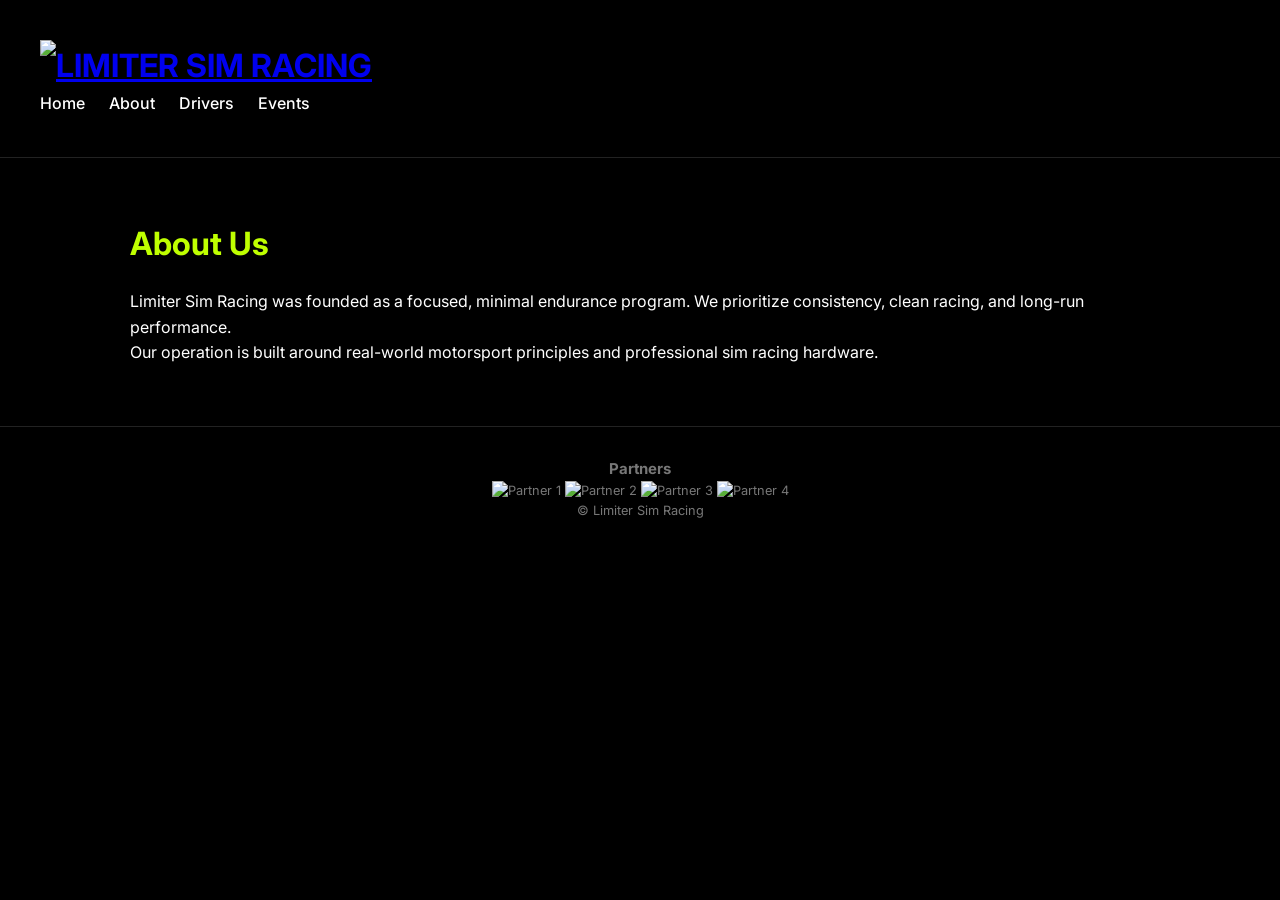
==== about.html @ c5a06642 "Update about.html" ====
<!DOCTYPE html>
<html lang="en">
<head>
  <title>About — Limiter Sim Racing</title>
  <link rel="stylesheet" href="style.css">
</head>
<body>

<header>
  <div class="logo">
    <a href="index.html">
      <img src="https://i.imgur.com/E2GYcym.png" alt="LIMITER SIM RACING" width="200">
    </a>
  </div>
  <nav>
    <a href="index.html">Home</a>
    <a href="about.html">About</a>
    <a href="drivers.html">Drivers</a>
    <a href="events.html">Events</a>
  </nav>
</header>

<main>
  <h1>About Us</h1>
  <p>
    Limiter Sim Racing was founded as a focused, minimal endurance program.
    We prioritize consistency, clean racing, and long-run performance.
  </p>

  <p>
    Our operation is built around real-world motorsport principles and
    professional sim racing hardware.
  </p>
</main>

<footer>
  <div class="partners-section">
    <h3>Partners</h3>
    <div class="partners-logos">
      <img src="https://i.imgur.com/3jQcmYU.png" alt="Partner 1">
      <img src="https://i.imgur.com/G62515x.png" alt="Partner 2">
      <img src="https://i.imgur.com/hTUYB3s.png" alt="Partner 3">
      <img src="https://i.imgur.com/n8Z2KkR.png" alt="Partner 4">
    </div>
  </div>
  <div class="copyright">
    © Limiter Sim Racing
  </div>
</footer>

</body>
</html>
---- style.css ----
@import url('https://fonts.googleapis.com/css2?family=Inter:wght@300;500;700&display=swap');

:root {
  --lime: #BFFF00;
  --black: #000000;
  --white: #ffffff;
}

* {
  margin: 0;
  padding: 0;
  box-sizing: border-box;
}

body {
  font-family: 'Inter', sans-serif;
  background: var(--black);
  color: var(--white);
  line-height: 1.6;
}

header {
  padding: 40px;
  border-bottom: 1px solid #222;
}

nav a {
  color: var(--white);
  text-decoration: none;
  margin-right: 20px;
  font-weight: 500;
}

nav a:hover {
  color: var(--lime);
}

.logo {
  font-size: 2rem;
  font-weight: 700;
  color: var(--lime);
}

main {
  padding: 60px 40px;
  max-width: 1100px;
  margin: auto;
}

h1 {
  color: var(--lime);
  margin-bottom: 20px;
}

h2 {
  margin-top: 40px;
  margin-bottom: 10px;
}

.card {
  border: 1px solid #222;
  padding: 20px;
  margin-top: 20px;
}

.button {
  display: inline-block;
  margin-top: 15px;
  color: var(--black);
  background: var(--lime);
  padding: 10px 16px;
  text-decoration: none;
  font-weight: 600;
}

footer {
  padding: 30px;
  border-top: 1px solid #222;
  font-size: 0.8rem;
  text-align: center;
  color: #777;
}
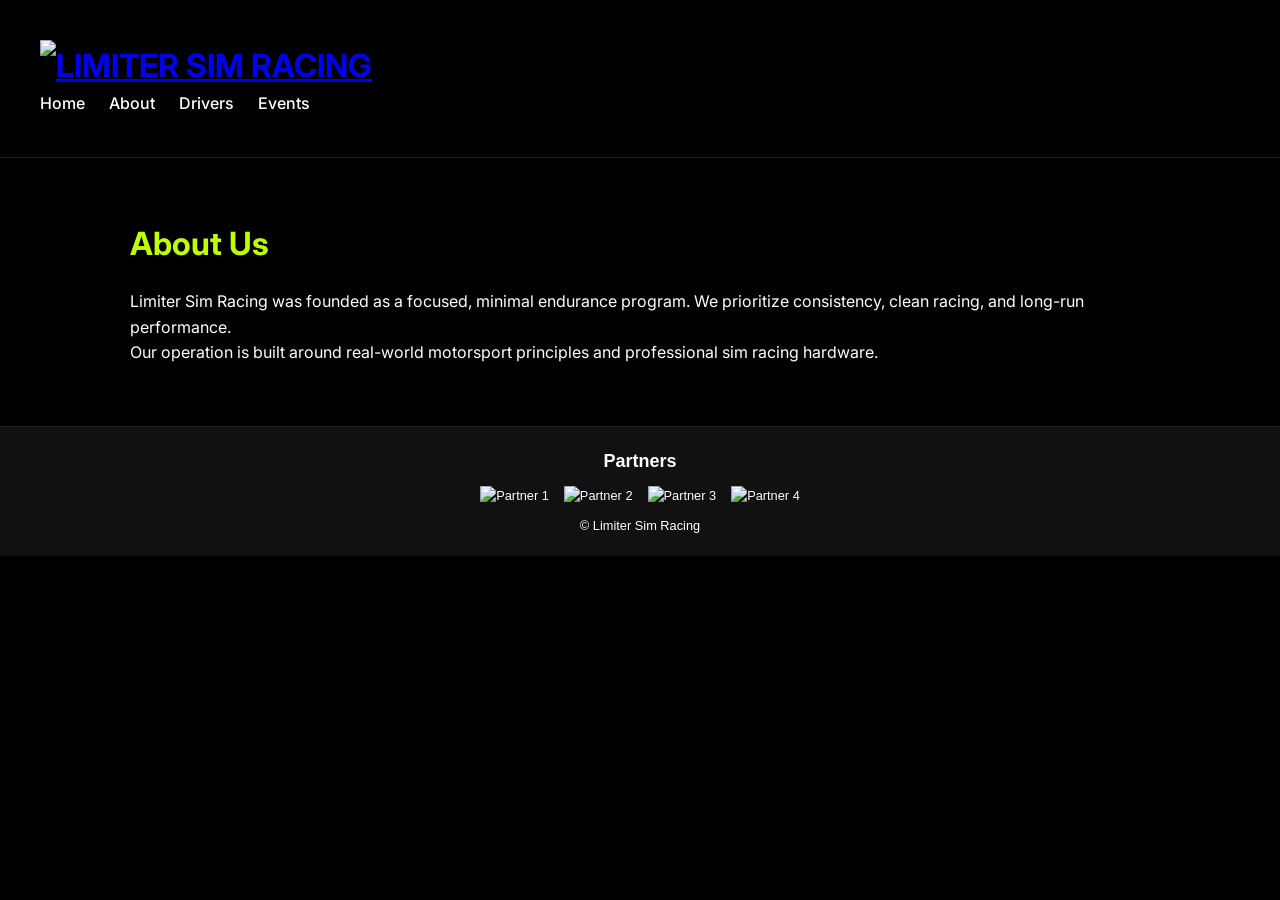
==== commit d86ee945: "Update about.html" ====
--- a/about.html
+++ b/about.html
@@ -33,20 +33,20 @@
   </p>
 </main>
 
-<footer>
+<footer style="background-color:#111; color:white; text-align:center; padding:20px; font-family:sans-serif;">
   <div class="partners-section">
-    <h3>Partners</h3>
-    <div class="partners-logos">
-      <img src="https://i.imgur.com/3jQcmYU.png" alt="Partner 1">
-      <img src="https://i.imgur.com/G62515x.png" alt="Partner 2">
-      <img src="https://i.imgur.com/hTUYB3s.png" alt="Partner 3">
-      <img src="https://i.imgur.com/n8Z2KkR.png" alt="Partner 4">
+    <h3 style="margin-bottom:10px; font-size:18px;">Partners</h3>
+    <div style="display:flex; justify-content:center; align-items:center; gap:15px; flex-wrap:wrap;">
+      <img src="https://i.imgur.com/3jQcmYU.png" alt="Partner 1" style="max-height:40px; width:auto; display:block;">
+      <img src="https://i.imgur.com/G62515x.png" alt="Partner 2" style="max-height:40px; width:auto; display:block;">
+      <img src="https://i.imgur.com/hTUYB3s.png" alt="Partner 3" style="max-height:40px; width:auto; display:block;">
+      <img src="https://i.imgur.com/n8Z2KkR.png" alt="Partner 4" style="max-height:40px; width:auto; display:block;">
     </div>
   </div>
-  <div class="copyright">
-    © Limiter Sim Racing
-  </div>
+  <div style="margin-top:10px;">© Limiter Sim Racing</div>
 </footer>
+
+
 
 </body>
 </html>
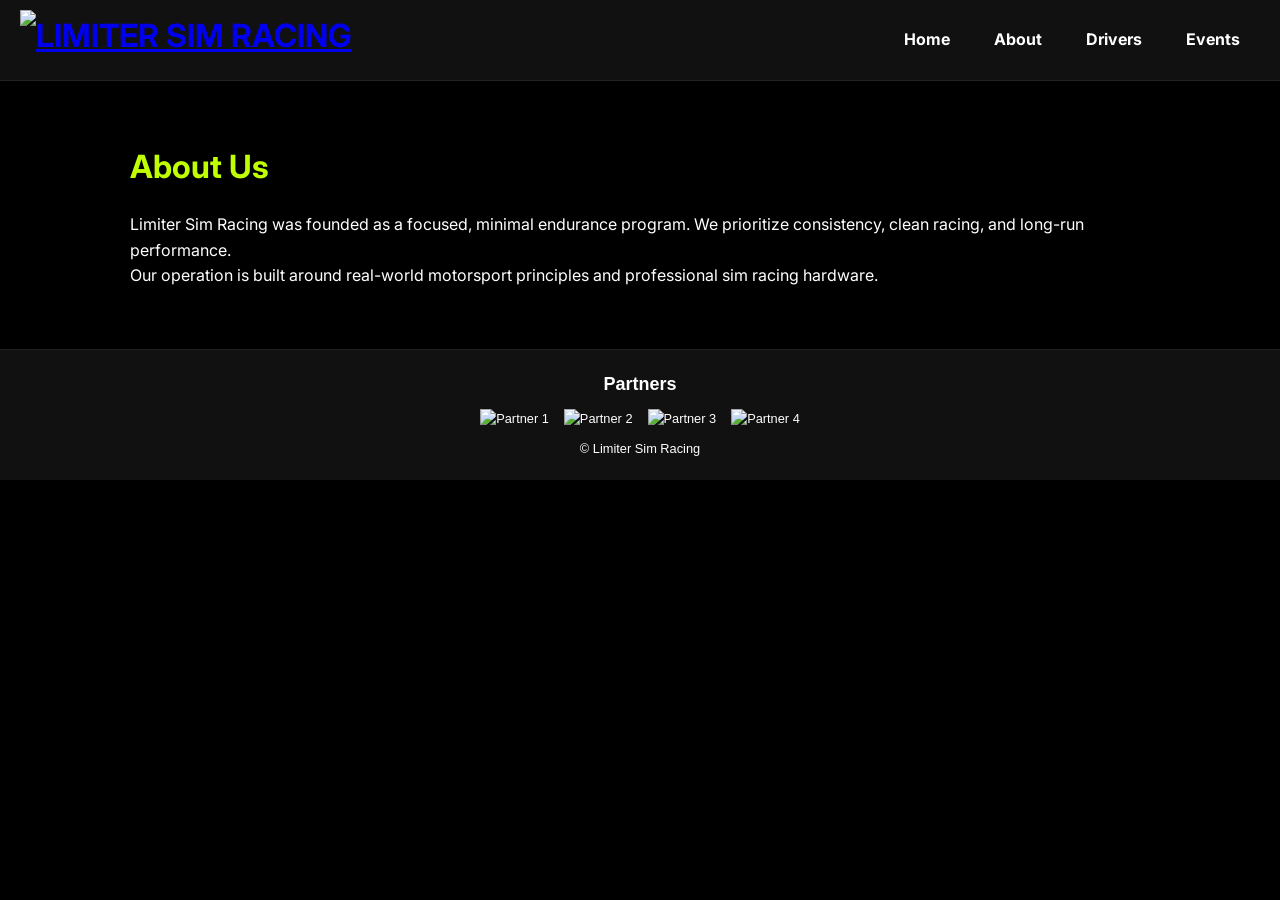
==== commit 692ffe9b: "Update about.html" ====
--- a/about.html
+++ b/about.html
@@ -6,19 +6,22 @@
 </head>
 <body>
 
-<header>
+<header style="display:flex; justify-content:space-between; align-items:center; padding:10px 20px; background-color:#111;">
   <div class="logo">
     <a href="index.html">
-      <img src="https://i.imgur.com/E2GYcym.png" alt="LIMITER SIM RACING" width="200">
+      <img src="https://drive.google.com/uc?export=view&id=1r4w4RfGqjhm9nhZLB1TZjTmDfWUh8dWT" 
+           alt="LIMITER SIM RACING" 
+           style="height:60px; width:auto; display:block;">
     </a>
   </div>
   <nav>
-    <a href="index.html">Home</a>
-    <a href="about.html">About</a>
-    <a href="drivers.html">Drivers</a>
-    <a href="events.html">Events</a>
+    <a href="index.html" style="color:white; text-decoration:none; margin-left:20px; font-weight:bold;">Home</a>
+    <a href="about.html" style="color:white; text-decoration:none; margin-left:20px; font-weight:bold;">About</a>
+    <a href="drivers.html" style="color:white; text-decoration:none; margin-left:20px; font-weight:bold;">Drivers</a>
+    <a href="events.html" style="color:white; text-decoration:none; margin-left:20px; font-weight:bold;">Events</a>
   </nav>
 </header>
+
 
 <main>
   <h1>About Us</h1>
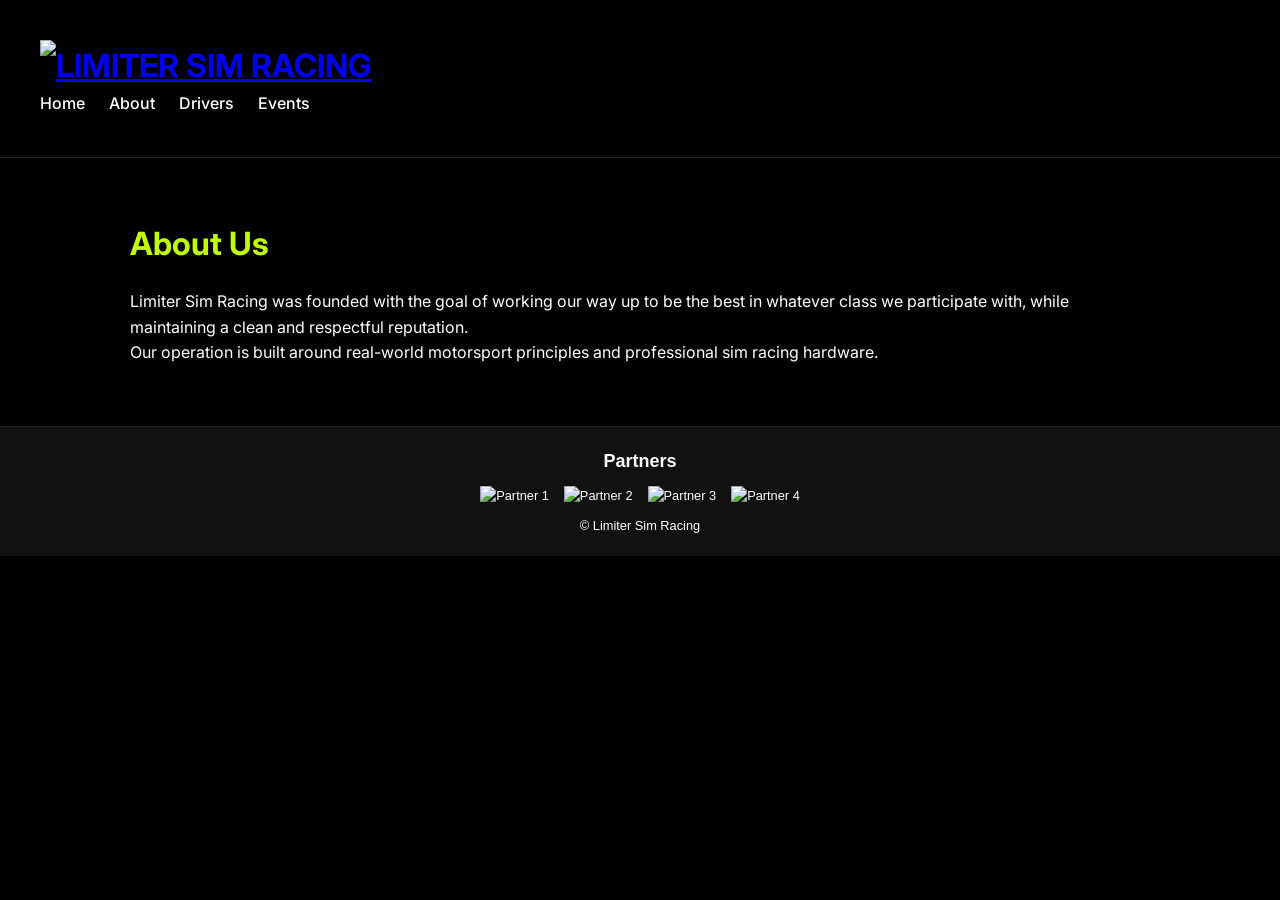
==== commit 88e9cea7: "Update about.html" ====
--- a/about.html
+++ b/about.html
@@ -6,19 +6,17 @@
 </head>
 <body>
 
-<header style="display:flex; justify-content:space-between; align-items:center; padding:10px 20px; background-color:#111;">
+<header>
   <div class="logo">
     <a href="index.html">
-      <img src="https://drive.google.com/uc?export=view&id=1r4w4RfGqjhm9nhZLB1TZjTmDfWUh8dWT" 
-           alt="LIMITER SIM RACING" 
-           style="height:60px; width:auto; display:block;">
+      <img src="https://i.imgur.com/E2GYcym.png" alt="LIMITER SIM RACING" width="200">
     </a>
   </div>
   <nav>
-    <a href="index.html" style="color:white; text-decoration:none; margin-left:20px; font-weight:bold;">Home</a>
-    <a href="about.html" style="color:white; text-decoration:none; margin-left:20px; font-weight:bold;">About</a>
-    <a href="drivers.html" style="color:white; text-decoration:none; margin-left:20px; font-weight:bold;">Drivers</a>
-    <a href="events.html" style="color:white; text-decoration:none; margin-left:20px; font-weight:bold;">Events</a>
+    <a href="index.html">Home</a>
+    <a href="about.html">About</a>
+    <a href="drivers.html">Drivers</a>
+    <a href="events.html">Events</a>
   </nav>
 </header>
 
@@ -26,8 +24,7 @@
 <main>
   <h1>About Us</h1>
   <p>
-    Limiter Sim Racing was founded as a focused, minimal endurance program.
-    We prioritize consistency, clean racing, and long-run performance.
+    Limiter Sim Racing was founded with the goal of working our way up to be the best in whatever class we participate with, while maintaining a clean and respectful reputation.
   </p>
 
   <p>
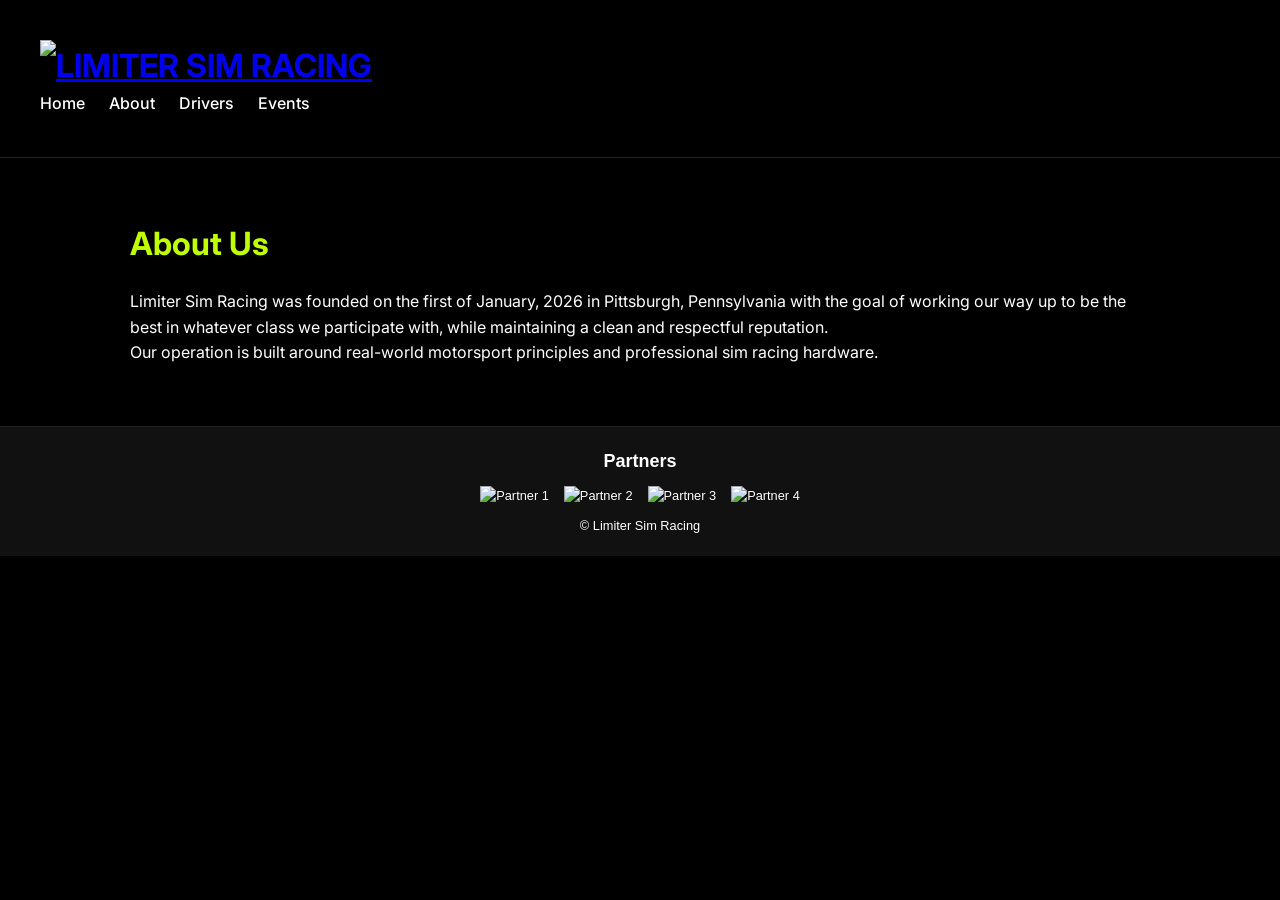
==== commit bd81a392: "Update about.html" ====
--- a/about.html
+++ b/about.html
@@ -24,7 +24,7 @@
 <main>
   <h1>About Us</h1>
   <p>
-    Limiter Sim Racing was founded with the goal of working our way up to be the best in whatever class we participate with, while maintaining a clean and respectful reputation.
+    Limiter Sim Racing was founded on the first of January, 2026 in Pittsburgh, Pennsylvania with the goal of working our way up to be the best in whatever class we participate with, while maintaining a clean and respectful reputation.
   </p>
 
   <p>
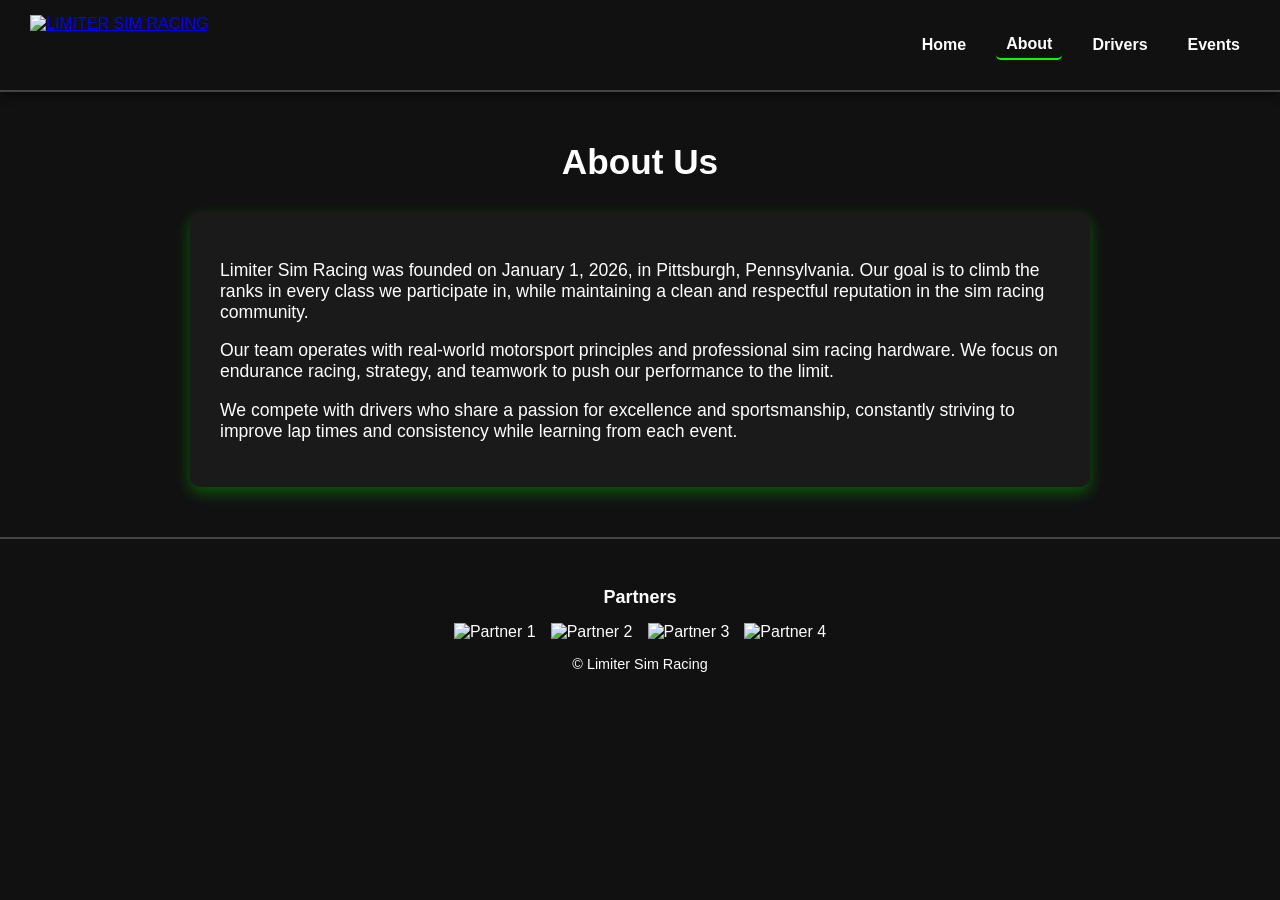
==== commit 4df4c6db: "Update about.html" ====
--- a/about.html
+++ b/about.html
@@ -2,40 +2,65 @@
 <html lang="en">
 <head>
   <title>About — Limiter Sim Racing</title>
-  <link rel="stylesheet" href="style.css">
+  <meta charset="UTF-8">
 </head>
-<body>
+<body style="margin:0; font-family:sans-serif; background-color:#111; color:white;">
 
-<header>
+<!-- HEADER -->
+<header style="
+  display:flex;
+  justify-content:space-between;
+  align-items:center;
+  padding:15px 30px;
+  background-color:#111;
+  box-shadow: 0 4px 8px rgba(0,0,0,0.5);
+  border-bottom: 2px solid #444;
+">
   <div class="logo">
     <a href="index.html">
-      <img src="https://i.imgur.com/E2GYcym.png" alt="LIMITER SIM RACING" width="200">
+      <img src="https://i.imgur.com/E2GYcym.png" alt="LIMITER SIM RACING" style="height:60px; width:auto; display:block;">
     </a>
   </div>
-  <nav>
-    <a href="index.html">Home</a>
-    <a href="about.html">About</a>
-    <a href="drivers.html">Drivers</a>
-    <a href="events.html">Events</a>
+  <nav style="display:flex; align-items:center;">
+    <a href="index.html" style="color:white; text-decoration:none; margin-left:20px; font-weight:bold; padding:5px 10px; border-radius:5px; transition:all .3s;"
+       onmouseover="this.style.color='#00ff00'; this.style.textShadow='0 0 10px #00ff00';"
+       onmouseout="this.style.color='white'; this.style.textShadow='none';">Home</a>
+    <a href="about.html" style="color:white; text-decoration:none; margin-left:20px; font-weight:bold; padding:5px 10px; border-radius:5px; transition:all .3s; border-bottom:2px solid #00ff00;"
+       onmouseover="this.style.color='#00ff00'; this.style.textShadow='0 0 10px #00ff00';"
+       onmouseout="this.style.color='#00ff00'; this.style.textShadow='none';">About</a>
+    <a href="drivers.html" style="color:white; text-decoration:none; margin-left:20px; font-weight:bold; padding:5px 10px; border-radius:5px; transition:all .3s;"
+       onmouseover="this.style.color='#00ff00'; this.style.textShadow='0 0 10px #00ff00';"
+       onmouseout="this.style.color='white'; this.style.textShadow='none';">Drivers</a>
+    <a href="events.html" style="color:white; text-decoration:none; margin-left:20px; font-weight:bold; padding:5px 10px; border-radius:5px; transition:all .3s;"
+       onmouseover="this.style.color='#00ff00'; this.style.textShadow='0 0 10px #00ff00';"
+       onmouseout="this.style.color='white'; this.style.textShadow='none';">Events</a>
   </nav>
 </header>
 
+<!-- MAIN CONTENT -->
+<main style="max-width:900px; margin:50px auto; padding:0 20px; text-align:center;">
+  <h1 style="font-size:2.2em; margin-bottom:30px;">About Us</h1>
 
-<main>
-  <h1>About Us</h1>
-  <p>
-    Limiter Sim Racing was founded on the first of January, 2026 in Pittsburgh, Pennsylvania with the goal of working our way up to be the best in whatever class we participate with, while maintaining a clean and respectful reputation.
-  </p>
+  <div style="background-color:#1a1a1a; padding:30px; border-radius:10px; box-shadow:0 6px 15px rgba(0,255,0,0.3); text-align:left;">
+    <p style="margin-bottom:15px; font-size:1.1em;">
+      Limiter Sim Racing was founded on January 1, 2026, in Pittsburgh, Pennsylvania. Our goal is to climb the ranks in every class we participate in, while maintaining a clean and respectful reputation in the sim racing community.
+    </p>
 
-  <p>
-    Our operation is built around real-world motorsport principles and
-    professional sim racing hardware.
-  </p>
+    <p style="margin-bottom:15px; font-size:1.1em;">
+      Our team operates with real-world motorsport principles and professional sim racing hardware. We focus on endurance racing, strategy, and teamwork to push our performance to the limit.
+    </p>
+
+    <p style="margin-bottom:15px; font-size:1.1em;">
+      We compete with drivers who share a passion for excellence and sportsmanship, constantly striving to improve lap times and consistency while learning from each event.
+    </p>
+  </div>
+
 </main>
 
-<footer style="background-color:#111; color:white; text-align:center; padding:20px; font-family:sans-serif;">
-  <div class="partners-section">
-    <h3 style="margin-bottom:10px; font-size:18px;">Partners</h3>
+<!-- FOOTER -->
+<footer style="background-color:#111; color:white; text-align:center; padding:30px 20px; border-top:2px solid #444;">
+  <div class="partners-section" style="margin-bottom:15px;">
+    <h3 style="margin-bottom:15px; font-size:18px;">Partners</h3>
     <div style="display:flex; justify-content:center; align-items:center; gap:15px; flex-wrap:wrap;">
       <img src="https://i.imgur.com/3jQcmYU.png" alt="Partner 1" style="max-height:40px; width:auto; display:block;">
       <img src="https://i.imgur.com/G62515x.png" alt="Partner 2" style="max-height:40px; width:auto; display:block;">
@@ -43,10 +68,8 @@
       <img src="https://i.imgur.com/n8Z2KkR.png" alt="Partner 4" style="max-height:40px; width:auto; display:block;">
     </div>
   </div>
-  <div style="margin-top:10px;">© Limiter Sim Racing</div>
+  <div style="font-size:0.9em;">© Limiter Sim Racing</div>
 </footer>
-
-
 
 </body>
 </html>
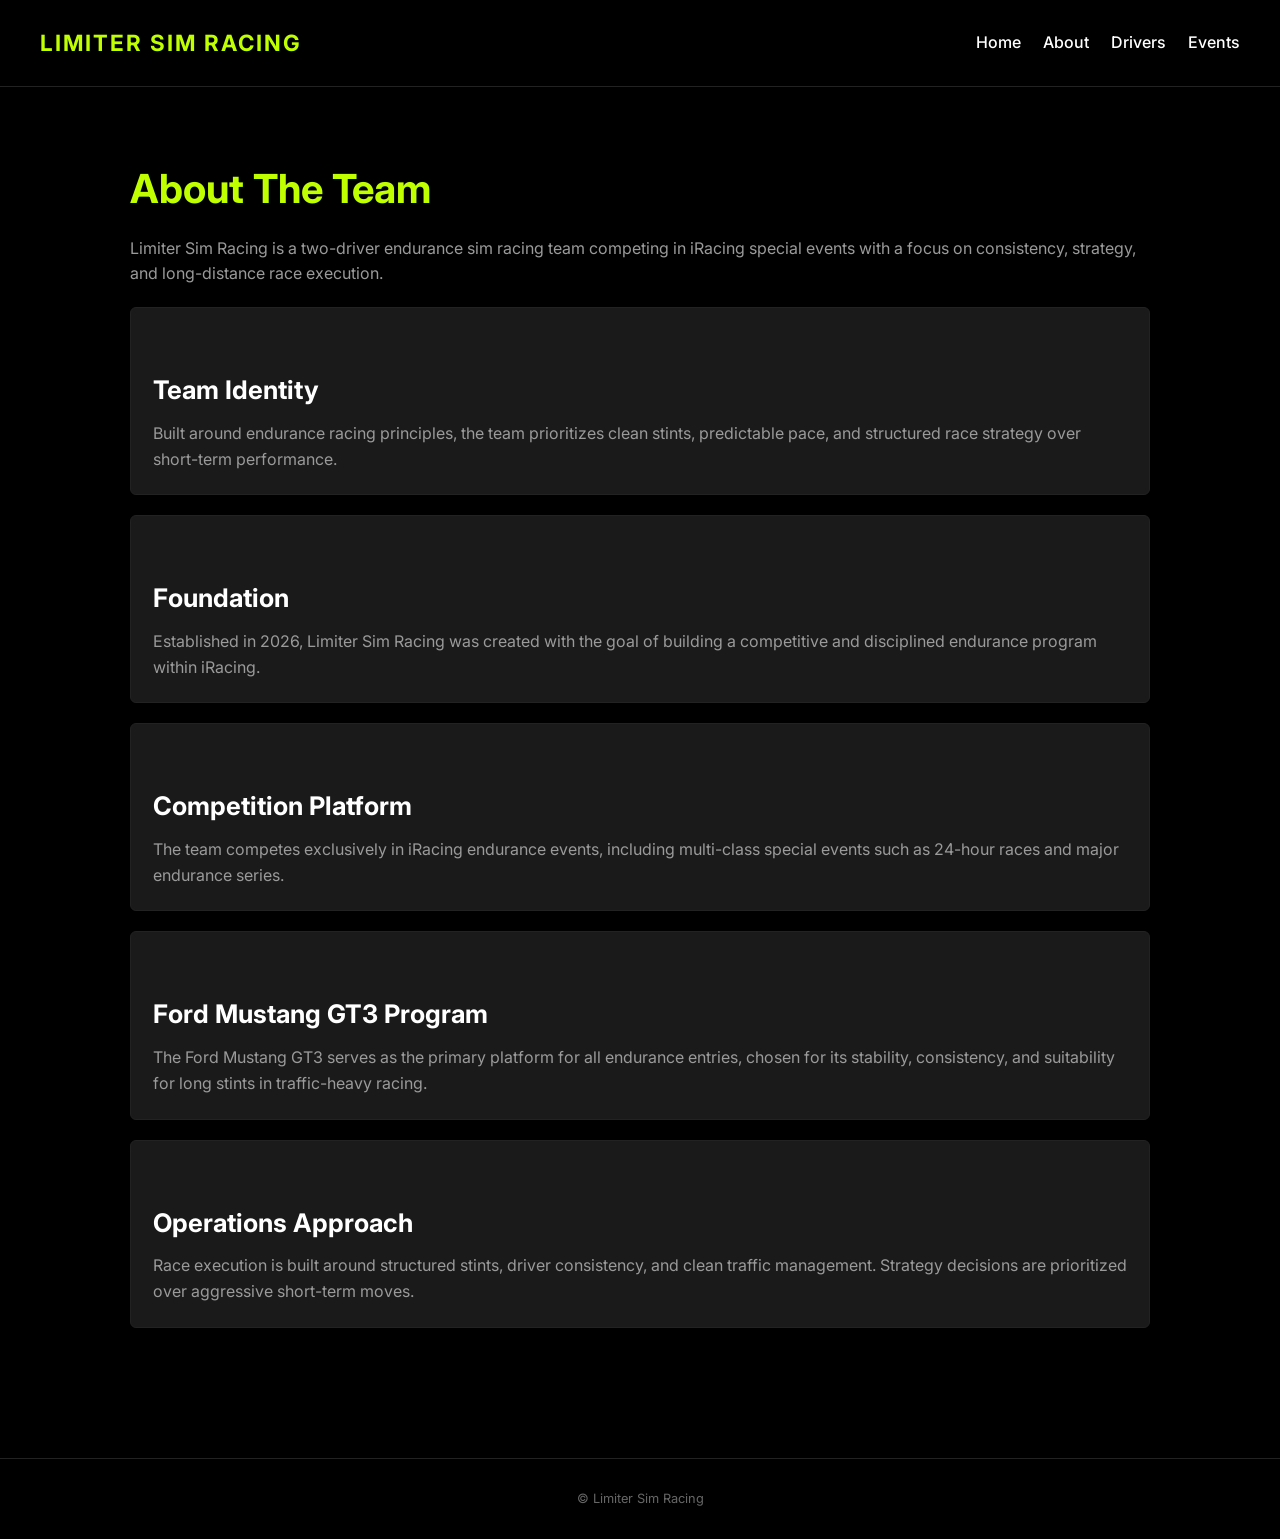
==== commit 5945afbd: "Update about.html" ====
--- a/about.html
+++ b/about.html
@@ -1,74 +1,82 @@
 <!DOCTYPE html>
 <html lang="en">
 <head>
+  <meta charset="UTF-8">
   <title>About — Limiter Sim Racing</title>
-  <meta charset="UTF-8">
+  <link rel="stylesheet" href="style.css">
 </head>
-<body style="margin:0; font-family:sans-serif; background-color:#111; color:white;">
 
-<!-- HEADER -->
-<header style="
-  display:flex;
-  justify-content:space-between;
-  align-items:center;
-  padding:15px 30px;
-  background-color:#111;
-  box-shadow: 0 4px 8px rgba(0,0,0,0.5);
-  border-bottom: 2px solid #444;
-">
-  <div class="logo">
-    <a href="index.html">
-      <img src="https://i.imgur.com/E2GYcym.png" alt="LIMITER SIM RACING" style="height:60px; width:auto; display:block;">
-    </a>
-  </div>
-  <nav style="display:flex; align-items:center;">
-    <a href="index.html" style="color:white; text-decoration:none; margin-left:20px; font-weight:bold; padding:5px 10px; border-radius:5px; transition:all .3s;"
-       onmouseover="this.style.color='#00ff00'; this.style.textShadow='0 0 10px #00ff00';"
-       onmouseout="this.style.color='white'; this.style.textShadow='none';">Home</a>
-    <a href="about.html" style="color:white; text-decoration:none; margin-left:20px; font-weight:bold; padding:5px 10px; border-radius:5px; transition:all .3s; border-bottom:2px solid #00ff00;"
-       onmouseover="this.style.color='#00ff00'; this.style.textShadow='0 0 10px #00ff00';"
-       onmouseout="this.style.color='#00ff00'; this.style.textShadow='none';">About</a>
-    <a href="drivers.html" style="color:white; text-decoration:none; margin-left:20px; font-weight:bold; padding:5px 10px; border-radius:5px; transition:all .3s;"
-       onmouseover="this.style.color='#00ff00'; this.style.textShadow='0 0 10px #00ff00';"
-       onmouseout="this.style.color='white'; this.style.textShadow='none';">Drivers</a>
-    <a href="events.html" style="color:white; text-decoration:none; margin-left:20px; font-weight:bold; padding:5px 10px; border-radius:5px; transition:all .3s;"
-       onmouseover="this.style.color='#00ff00'; this.style.textShadow='0 0 10px #00ff00';"
-       onmouseout="this.style.color='white'; this.style.textShadow='none';">Events</a>
+<body>
+
+<header>
+  <div class="logo">LIMITER SIM RACING</div>
+
+  <nav>
+    <a href="index.html">Home</a>
+    <a href="about.html">About</a>
+    <a href="drivers.html">Drivers</a>
+    <a href="events.html">Events</a>
   </nav>
 </header>
 
-<!-- MAIN CONTENT -->
-<main style="max-width:900px; margin:50px auto; padding:0 20px; text-align:center;">
-  <h1 style="font-size:2.2em; margin-bottom:30px;">About Us</h1>
+<main>
 
-  <div style="background-color:#1a1a1a; padding:30px; border-radius:10px; box-shadow:0 6px 15px rgba(0,255,0,0.3); text-align:left;">
-    <p style="margin-bottom:15px; font-size:1.1em;">
-      Limiter Sim Racing was founded on January 1, 2026, in Pittsburgh, Pennsylvania. Our goal is to climb the ranks in every class we participate in, while maintaining a clean and respectful reputation in the sim racing community.
+  <h1>About The Team</h1>
+
+  <p>
+    Limiter Sim Racing is a two-driver endurance sim racing team competing in iRacing special events
+    with a focus on consistency, strategy, and long-distance race execution.
+  </p>
+
+  <!-- CORE IDENTITY -->
+  <div class="card">
+    <h2>Team Identity</h2>
+    <p>
+      Built around endurance racing principles, the team prioritizes clean stints, predictable pace,
+      and structured race strategy over short-term performance.
     </p>
+  </div>
 
-    <p style="margin-bottom:15px; font-size:1.1em;">
-      Our team operates with real-world motorsport principles and professional sim racing hardware. We focus on endurance racing, strategy, and teamwork to push our performance to the limit.
+  <!-- FOUNDATION -->
+  <div class="card">
+    <h2>Foundation</h2>
+    <p>
+      Established in 2026, Limiter Sim Racing was created with the goal of building a competitive
+      and disciplined endurance program within iRacing.
     </p>
+  </div>
 
-    <p style="margin-bottom:15px; font-size:1.1em;">
-      We compete with drivers who share a passion for excellence and sportsmanship, constantly striving to improve lap times and consistency while learning from each event.
+  <!-- PLATFORM -->
+  <div class="card">
+    <h2>Competition Platform</h2>
+    <p>
+      The team competes exclusively in iRacing endurance events, including multi-class special
+      events such as 24-hour races and major endurance series.
+    </p>
+  </div>
+
+  <!-- CAR PROGRAM -->
+  <div class="card">
+    <h2>Ford Mustang GT3 Program</h2>
+    <p>
+      The Ford Mustang GT3 serves as the primary platform for all endurance entries,
+      chosen for its stability, consistency, and suitability for long stints in traffic-heavy racing.
+    </p>
+  </div>
+
+  <!-- OPERATIONS -->
+  <div class="card">
+    <h2>Operations Approach</h2>
+    <p>
+      Race execution is built around structured stints, driver consistency, and clean traffic management.
+      Strategy decisions are prioritized over aggressive short-term moves.
     </p>
   </div>
 
 </main>
 
-<!-- FOOTER -->
-<footer style="background-color:#111; color:white; text-align:center; padding:30px 20px; border-top:2px solid #444;">
-  <div class="partners-section" style="margin-bottom:15px;">
-    <h3 style="margin-bottom:15px; font-size:18px;">Partners</h3>
-    <div style="display:flex; justify-content:center; align-items:center; gap:15px; flex-wrap:wrap;">
-      <img src="https://i.imgur.com/3jQcmYU.png" alt="Partner 1" style="max-height:40px; width:auto; display:block;">
-      <img src="https://i.imgur.com/G62515x.png" alt="Partner 2" style="max-height:40px; width:auto; display:block;">
-      <img src="https://i.imgur.com/hTUYB3s.png" alt="Partner 3" style="max-height:40px; width:auto; display:block;">
-      <img src="https://i.imgur.com/n8Z2KkR.png" alt="Partner 4" style="max-height:40px; width:auto; display:block;">
-    </div>
-  </div>
-  <div style="font-size:0.9em;">© Limiter Sim Racing</div>
+<footer>
+  © Limiter Sim Racing
 </footer>
 
 </body>
--- a/style.css
+++ b/style.css
@@ -0,0 +1,179 @@
+@import url('https://fonts.googleapis.com/css2?family=Inter:wght@300;500;700&display=swap');
+
+:root {
+  --lime: #BFFF00;
+  --black: #000000;
+  --dark: #0b0b0b;
+  --gray: #1a1a1a;
+  --text: #ffffff;
+  --muted: #9a9a9a;
+  --border: #222;
+}
+
+* {
+  margin: 0;
+  padding: 0;
+  box-sizing: border-box;
+}
+
+body {
+  font-family: 'Inter', sans-serif;
+  background: var(--black);
+  color: var(--text);
+  line-height: 1.6;
+}
+
+/* =========================
+   HEADER (MOTORSPORT STYLE)
+========================= */
+
+header {
+  display: flex;
+  justify-content: space-between;
+  align-items: center;
+  padding: 25px 40px;
+  border-bottom: 1px solid var(--border);
+  background: rgba(0,0,0,0.8);
+  backdrop-filter: blur(10px);
+  position: sticky;
+  top: 0;
+  z-index: 100;
+}
+
+.logo {
+  font-size: 1.4rem;
+  font-weight: 700;
+  color: var(--lime);
+  letter-spacing: 2px;
+}
+
+/* NAV */
+nav a {
+  color: var(--text);
+  text-decoration: none;
+  margin-left: 18px;
+  font-weight: 500;
+  position: relative;
+  transition: 0.3s ease;
+}
+
+/* underline animation */
+nav a::after {
+  content: "";
+  position: absolute;
+  left: 0;
+  bottom: -6px;
+  width: 0%;
+  height: 2px;
+  background: var(--lime);
+  transition: 0.3s ease;
+}
+
+nav a:hover {
+  color: var(--lime);
+}
+
+nav a:hover::after {
+  width: 100%;
+}
+
+/* =========================
+   MAIN LAYOUT
+========================= */
+
+main {
+  padding: 70px 40px;
+  max-width: 1100px;
+  margin: auto;
+}
+
+/* =========================
+   TYPOGRAPHY
+========================= */
+
+h1 {
+  color: var(--lime);
+  font-size: 2.5rem;
+  margin-bottom: 15px;
+}
+
+h2 {
+  margin-top: 40px;
+  margin-bottom: 10px;
+  font-size: 1.6rem;
+}
+
+p {
+  color: var(--muted);
+  font-size: 1rem;
+}
+
+/* =========================
+   CARDS (GT TEAM STYLE)
+========================= */
+
+.card {
+  background: var(--gray);
+  border: 1px solid var(--border);
+  padding: 22px;
+  margin-top: 20px;
+  border-radius: 6px;
+  transition: 0.3s ease;
+}
+
+.card:hover {
+  transform: translateY(-4px);
+  border-color: var(--lime);
+  box-shadow: 0 0 20px rgba(191,255,0,0.08);
+}
+
+/* =========================
+   BUTTONS (MOTORSPORT CTA)
+========================= */
+
+.button {
+  display: inline-block;
+  margin-top: 15px;
+  padding: 10px 18px;
+  text-decoration: none;
+  font-weight: 700;
+  background: var(--lime);
+  color: var(--black);
+  border-radius: 4px;
+  transition: 0.3s ease;
+}
+
+.button:hover {
+  transform: translateY(-3px);
+  box-shadow: 0 0 18px rgba(191,255,0,0.4);
+}
+
+/* =========================
+   SECTIONS (CLEAN SPACING)
+========================= */
+
+section {
+  margin-top: 40px;
+}
+
+/* =========================
+   IMAGES
+========================= */
+
+img {
+  max-width: 100%;
+  border-radius: 6px;
+}
+
+/* =========================
+   FOOTER
+========================= */
+
+footer {
+  padding: 30px;
+  border-top: 1px solid var(--border);
+  font-size: 0.8rem;
+  text-align: center;
+  color: #666;
+  margin-top: 60px;
+}
